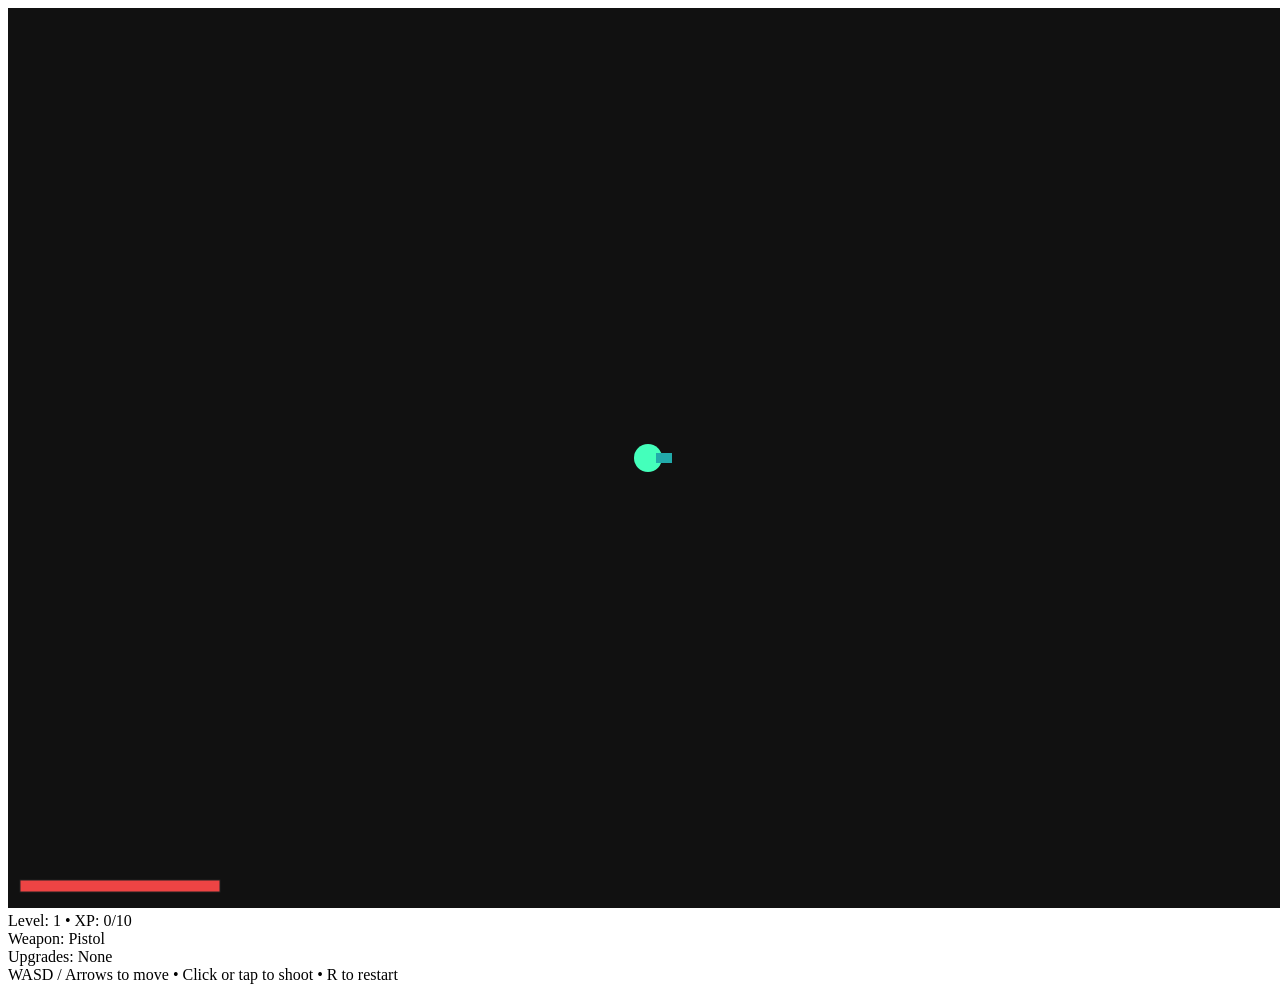
==== index.html @ 72e7759b "Add playable survival prototype (index.html + game.js) with touch/IPad support" ====
<!doctype html>
<html lang="en">
<head>
  <meta charset="utf-8" />
  <meta name="viewport" content="width=device-width,initial-scale=1,viewport-fit=cover" />
  <meta name="apple-mobile-web-app-capable" content="yes">
  <title>Survival Prototype</title>
  <link rel="stylesheet" href="style.css">
</head>
<body>
  <canvas id="game"></canvas>
  <div id="hud">
    <div id="stats">Level: <span id="level">1</span> • XP: <span id="xp">0</span>/<span id="xpNext">10</span></div>
    <div id="weapons">Weapon: <span id="weapon">Pistol</span></div>
    <div id="upgrades">Upgrades: <span id="upgradesList">None</span></div>
    <div id="controls">WASD / Arrows to move • Click or tap to shoot • R to restart</div>
  </div>

  <!-- Touch controls for tablets / iPads -->
  <div id="touch-ui">
    <div id="joystick" class="control" aria-hidden="true">
      <div class="base"></div>
      <div class="thumb"></div>
    </div>
    <div style="display:flex; flex-direction:column; gap:8px; align-items:flex-end;">
      <button id="fire" class="control">FIRE</button>
      <button id="switch" class="control">SW</button>
    </div>
  </div>

  <script src="game.js"></script>
</body>
</html>
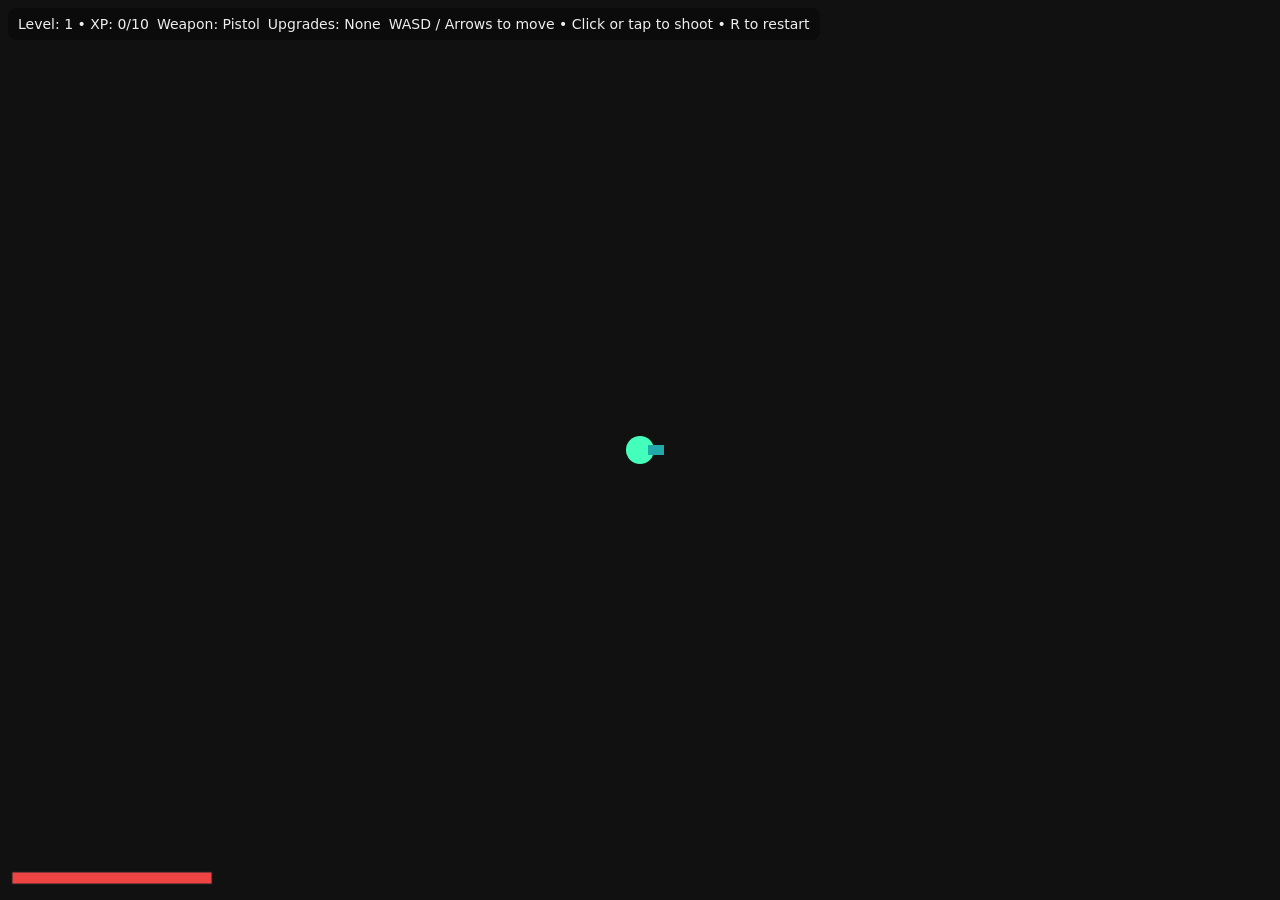
==== commit 8f1f26c1: "Add Upgrade button and U-key debug trigger; make upgrade modal accessible on iPad (gh-pages)" ====
--- a/index.html
+++ b/index.html
@@ -14,6 +14,7 @@
     <div id="weapons">Weapon: <span id="weapon">Pistol</span></div>
     <div id="upgrades">Upgrades: <span id="upgradesList">None</span></div>
     <div id="controls">WASD / Arrows to move • Click or tap to shoot • R to restart</div>
+    <button id="upgradeBtn" class="hud-btn" aria-hidden="true" style="display:none">UPGRADE</button>
   </div>
 
   <!-- Touch controls for tablets / iPads -->
--- a/style.css
+++ b/style.css
@@ -0,0 +1,154 @@
+/* Basic layout and touch-friendly controls */
+
+html,body{
+  height:100%;
+  margin:0;
+  -webkit-font-smoothing:antialiased;
+  -moz-osx-font-smoothing:grayscale;
+  -webkit-user-select:none;
+  user-select:none;
+  -webkit-touch-callout:none;
+  touch-action:none;
+  background:#111;
+  color:#eee;
+  font-family:system-ui, -apple-system, "Helvetica Neue", Arial;
+}
+
+#game{
+  display:block;
+  width:100%;
+  height:100vh;
+  background:#1b1b1b;
+  touch-action:none;
+}
+
+#hud{
+  position:fixed;
+  top:8px;
+  left:8px;
+  z-index:30;
+  background:rgba(0,0,0,0.35);
+  padding:8px 10px;
+  border-radius:8px;
+  font-size:14px;
+  pointer-events:none;
+  display:flex;
+  gap:8px;
+  align-items:center;
+}
+
+.hud-btn{
+  pointer-events:auto;
+  margin-left:8px;
+  padding:6px 10px;
+  border-radius:8px;
+  border:none;
+  background:linear-gradient(180deg,#ffb84d,#e07b1a);
+  color:#111;
+  font-weight:700;
+  box-shadow:0 6px 12px rgba(0,0,0,0.4);
+  touch-action:manipulation;
+}
+
+#touch-ui{
+  position:fixed;
+  bottom:18px;
+  left:18px;
+  right:18px;
+  z-index:40;
+  pointer-events:none;
+  display:flex;
+  justify-content:space-between;
+  align-items:flex-end;
+}
+
+/* Joystick */
+#joystick{
+  width:140px;
+  height:140px;
+  pointer-events:auto;
+  position:relative;
+  display:flex;
+  align-items:center;
+  justify-content:center;
+  touch-action:none;
+}
+
+#joystick .base{
+  width:100%;
+  height:100%;
+  background:rgba(255,255,255,0.04);
+  border-radius:50%;
+  box-shadow:inset 0 0 18px rgba(0,0,0,0.6);
+  border:1px solid rgba(255,255,255,0.03);
+}
+
+#joystick .thumb{
+  position:absolute;
+  width:48px;
+  height:48px;
+  background:rgba(255,255,255,0.14);
+  border-radius:50%;
+  transform:translate(-50%, -50%);
+  transition:background .08s;
+  pointer-events:none;
+}
+
+/* Buttons */
+.control{
+  pointer-events:auto;
+  -webkit-tap-highlight-color: transparent;
+}
+
+#fire, #switch{
+  width:84px;
+  height:84px;
+  border-radius:12px;
+  background:linear-gradient(180deg,#ff5f5f,#d84545);
+  color:white;
+  font-weight:700;
+  border:none;
+  outline:none;
+  box-shadow:0 8px 18px rgba(0,0,0,0.5);
+  margin-left:12px;
+  touch-action:manipulation;
+  user-select:none;
+}
+
+#switch{
+  background:linear-gradient(180deg,#4f9aff,#2f6fd8);
+}
+
+/* Upgrade modal styles */
+.upgrade-overlay{
+  position:fixed;
+  inset:0;
+  background:rgba(0,0,0,0.65);
+  display:flex;
+  align-items:center;
+  justify-content:center;
+  z-index:80;
+}
+.upgrade-panel{
+  background:linear-gradient(180deg,#1e1e1f,#151515);
+  border-radius:12px;
+  padding:18px;
+  width:min(720px,92%);
+  box-shadow:0 10px 30px rgba(0,0,0,0.6);
+  color:#fff;
+}
+.upgrade-title{ font-size:20px; margin-bottom:10px; }
+.upgrade-grid{ display:flex; gap:12px; justify-content:space-between; }
+.upgrade-card{ flex:1; background:rgba(255,255,255,0.03); padding:12px; border-radius:8px; text-align:center; }
+.upgrade-card h3{ margin:8px 0; font-size:16px; }
+.upgrade-card p{ margin:6px 0 12px; font-size:13px; color:#ddd; }
+.upgrade-btn{ background:#2fb44b; color:#fff; border:none; padding:8px 12px; border-radius:8px; font-weight:700; cursor:pointer; }
+
+/* On small widths adapt */
+@media (max-width:700px){
+  #joystick{ width:110px; height:110px;}
+  #joystick .thumb{ width:40px; height:40px;}
+  #fire,#switch{ width:72px; height:72px;}
+  .upgrade-grid{ flex-direction:column; }
+  #hud{ flex-direction:column; align-items:flex-start; }
+}
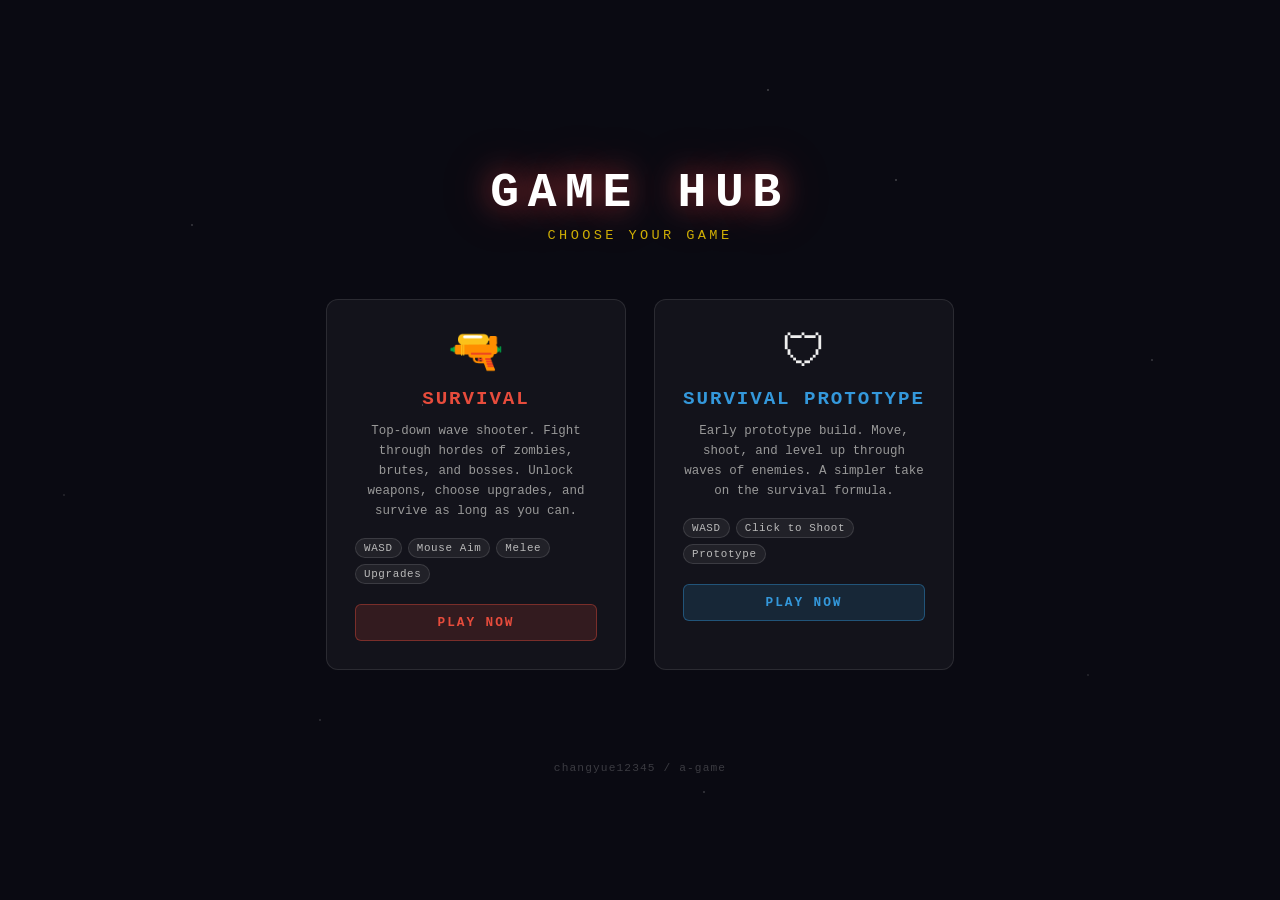
==== commit 3b1e73a8: "Add game hub home page and survival game Co-Authored-By: Claude Sonnet 4.5 <noreply@anthropic.com>" ====
--- a/index.html
+++ b/index.html
@@ -1,34 +1,215 @@
-<!doctype html>
+<!DOCTYPE html>
 <html lang="en">
 <head>
-  <meta charset="utf-8" />
-  <meta name="viewport" content="width=device-width,initial-scale=1,viewport-fit=cover" />
-  <meta name="apple-mobile-web-app-capable" content="yes">
-  <title>Survival Prototype</title>
-  <link rel="stylesheet" href="style.css">
+<meta charset="UTF-8">
+<meta name="viewport" content="width=device-width, initial-scale=1.0">
+<title>Game Hub</title>
+<style>
+* { margin: 0; padding: 0; box-sizing: border-box; }
+
+body {
+  background: #0a0a12;
+  color: #eee;
+  font-family: 'Courier New', monospace;
+  min-height: 100vh;
+  display: flex;
+  flex-direction: column;
+  align-items: center;
+  justify-content: center;
+  overflow: hidden;
+}
+
+/* Starfield */
+body::before {
+  content: '';
+  position: fixed;
+  inset: 0;
+  background-image:
+    radial-gradient(1px 1px at 15% 25%, rgba(255,255,255,0.5) 0%, transparent 100%),
+    radial-gradient(1px 1px at 40% 60%, rgba(255,255,255,0.4) 0%, transparent 100%),
+    radial-gradient(1px 1px at 70% 20%, rgba(255,255,255,0.6) 0%, transparent 100%),
+    radial-gradient(1px 1px at 85% 75%, rgba(255,255,255,0.3) 0%, transparent 100%),
+    radial-gradient(1px 1px at 55% 88%, rgba(255,255,255,0.5) 0%, transparent 100%),
+    radial-gradient(1px 1px at 25% 80%, rgba(255,255,255,0.4) 0%, transparent 100%),
+    radial-gradient(1px 1px at 90% 40%, rgba(255,255,255,0.5) 0%, transparent 100%),
+    radial-gradient(1px 1px at 5%  55%, rgba(255,255,255,0.3) 0%, transparent 100%),
+    radial-gradient(1px 1px at 60% 10%, rgba(255,255,255,0.6) 0%, transparent 100%),
+    radial-gradient(1px 1px at 33% 45%, rgba(255,255,255,0.4) 0%, transparent 100%);
+  pointer-events: none;
+  z-index: 0;
+}
+
+.container {
+  position: relative;
+  z-index: 1;
+  text-align: center;
+  padding: 40px 20px;
+}
+
+h1 {
+  font-size: 3rem;
+  letter-spacing: 0.18em;
+  text-transform: uppercase;
+  color: #fff;
+  text-shadow: 0 0 30px rgba(255,80,80,0.6), 0 0 60px rgba(255,80,80,0.3);
+  margin-bottom: 8px;
+}
+
+.subtitle {
+  color: #ffd700;
+  font-size: 0.85rem;
+  letter-spacing: 0.25em;
+  text-transform: uppercase;
+  margin-bottom: 56px;
+  opacity: 0.8;
+}
+
+.grid {
+  display: flex;
+  gap: 28px;
+  justify-content: center;
+  flex-wrap: wrap;
+}
+
+.card {
+  width: 300px;
+  background: rgba(255,255,255,0.04);
+  border: 1px solid rgba(255,255,255,0.1);
+  border-radius: 12px;
+  padding: 32px 28px 28px;
+  text-decoration: none;
+  color: inherit;
+  transition: transform 0.18s, border-color 0.18s, box-shadow 0.18s;
+  display: flex;
+  flex-direction: column;
+  gap: 12px;
+}
+
+.card:hover {
+  transform: translateY(-6px);
+  border-color: var(--accent);
+  box-shadow: 0 0 30px rgba(var(--accent-rgb), 0.25), 0 0 60px rgba(var(--accent-rgb), 0.1);
+}
+
+.card.survival {
+  --accent: #e74c3c;
+  --accent-rgb: 231,76,60;
+}
+
+.card.prototype {
+  --accent: #3498db;
+  --accent-rgb: 52,152,219;
+}
+
+.card-icon {
+  font-size: 2.8rem;
+  line-height: 1;
+}
+
+.card-title {
+  font-size: 1.2rem;
+  font-weight: bold;
+  letter-spacing: 0.1em;
+  text-transform: uppercase;
+  color: var(--accent);
+}
+
+.card-desc {
+  font-size: 0.78rem;
+  color: #999;
+  line-height: 1.6;
+}
+
+.card-tags {
+  display: flex;
+  gap: 6px;
+  flex-wrap: wrap;
+  margin-top: 4px;
+}
+
+.tag {
+  font-size: 0.68rem;
+  padding: 3px 8px;
+  border-radius: 20px;
+  background: rgba(255,255,255,0.06);
+  border: 1px solid rgba(255,255,255,0.12);
+  color: #bbb;
+  letter-spacing: 0.06em;
+}
+
+.play-btn {
+  margin-top: 8px;
+  padding: 10px 0;
+  border-radius: 6px;
+  background: rgba(var(--accent-rgb), 0.15);
+  border: 1px solid rgba(var(--accent-rgb), 0.4);
+  color: var(--accent);
+  font-family: inherit;
+  font-size: 0.8rem;
+  font-weight: bold;
+  letter-spacing: 0.15em;
+  text-transform: uppercase;
+  cursor: pointer;
+  transition: background 0.15s;
+}
+
+.card:hover .play-btn {
+  background: rgba(var(--accent-rgb), 0.28);
+}
+
+footer {
+  position: relative;
+  z-index: 1;
+  margin-top: 52px;
+  color: rgba(255,255,255,0.2);
+  font-size: 0.7rem;
+  letter-spacing: 0.1em;
+}
+</style>
 </head>
 <body>
-  <canvas id="game"></canvas>
-  <div id="hud">
-    <div id="stats">Level: <span id="level">1</span> • XP: <span id="xp">0</span>/<span id="xpNext">10</span></div>
-    <div id="weapons">Weapon: <span id="weapon">Pistol</span></div>
-    <div id="upgrades">Upgrades: <span id="upgradesList">None</span></div>
-    <div id="controls">WASD / Arrows to move • Click or tap to shoot • R to restart</div>
-    <button id="upgradeBtn" class="hud-btn" aria-hidden="true" style="display:none">UPGRADE</button>
+
+<div class="container">
+  <h1>Game Hub</h1>
+  <p class="subtitle">Choose your game</p>
+
+  <div class="grid">
+
+    <a class="card survival" href="games/survival/index.html">
+      <div class="card-icon">🔫</div>
+      <div class="card-title">Survival</div>
+      <div class="card-desc">
+        Top-down wave shooter. Fight through hordes of zombies, brutes, and bosses.
+        Unlock weapons, choose upgrades, and survive as long as you can.
+      </div>
+      <div class="card-tags">
+        <span class="tag">WASD</span>
+        <span class="tag">Mouse Aim</span>
+        <span class="tag">Melee</span>
+        <span class="tag">Upgrades</span>
+      </div>
+      <div class="play-btn">Play Now</div>
+    </a>
+
+    <a class="card prototype" href="games/prototype/index.html">
+      <div class="card-icon">🛡</div>
+      <div class="card-title">Survival Prototype</div>
+      <div class="card-desc">
+        Early prototype build. Move, shoot, and level up through waves of enemies.
+        A simpler take on the survival formula.
+      </div>
+      <div class="card-tags">
+        <span class="tag">WASD</span>
+        <span class="tag">Click to Shoot</span>
+        <span class="tag">Prototype</span>
+      </div>
+      <div class="play-btn">Play Now</div>
+    </a>
+
   </div>
-
-  <!-- Touch controls for tablets / iPads -->
-  <div id="touch-ui">
-    <div id="joystick" class="control" aria-hidden="true">
-      <div class="base"></div>
-      <div class="thumb"></div>
-    </div>
-    <div style="display:flex; flex-direction:column; gap:8px; align-items:flex-end;">
-      <button id="fire" class="control">FIRE</button>
-      <button id="switch" class="control">SW</button>
-    </div>
-  </div>
-
-  <script src="game.js"></script>
+</div>
+
+<footer>changyue12345 / a-game</footer>
+
 </body>
 </html>
